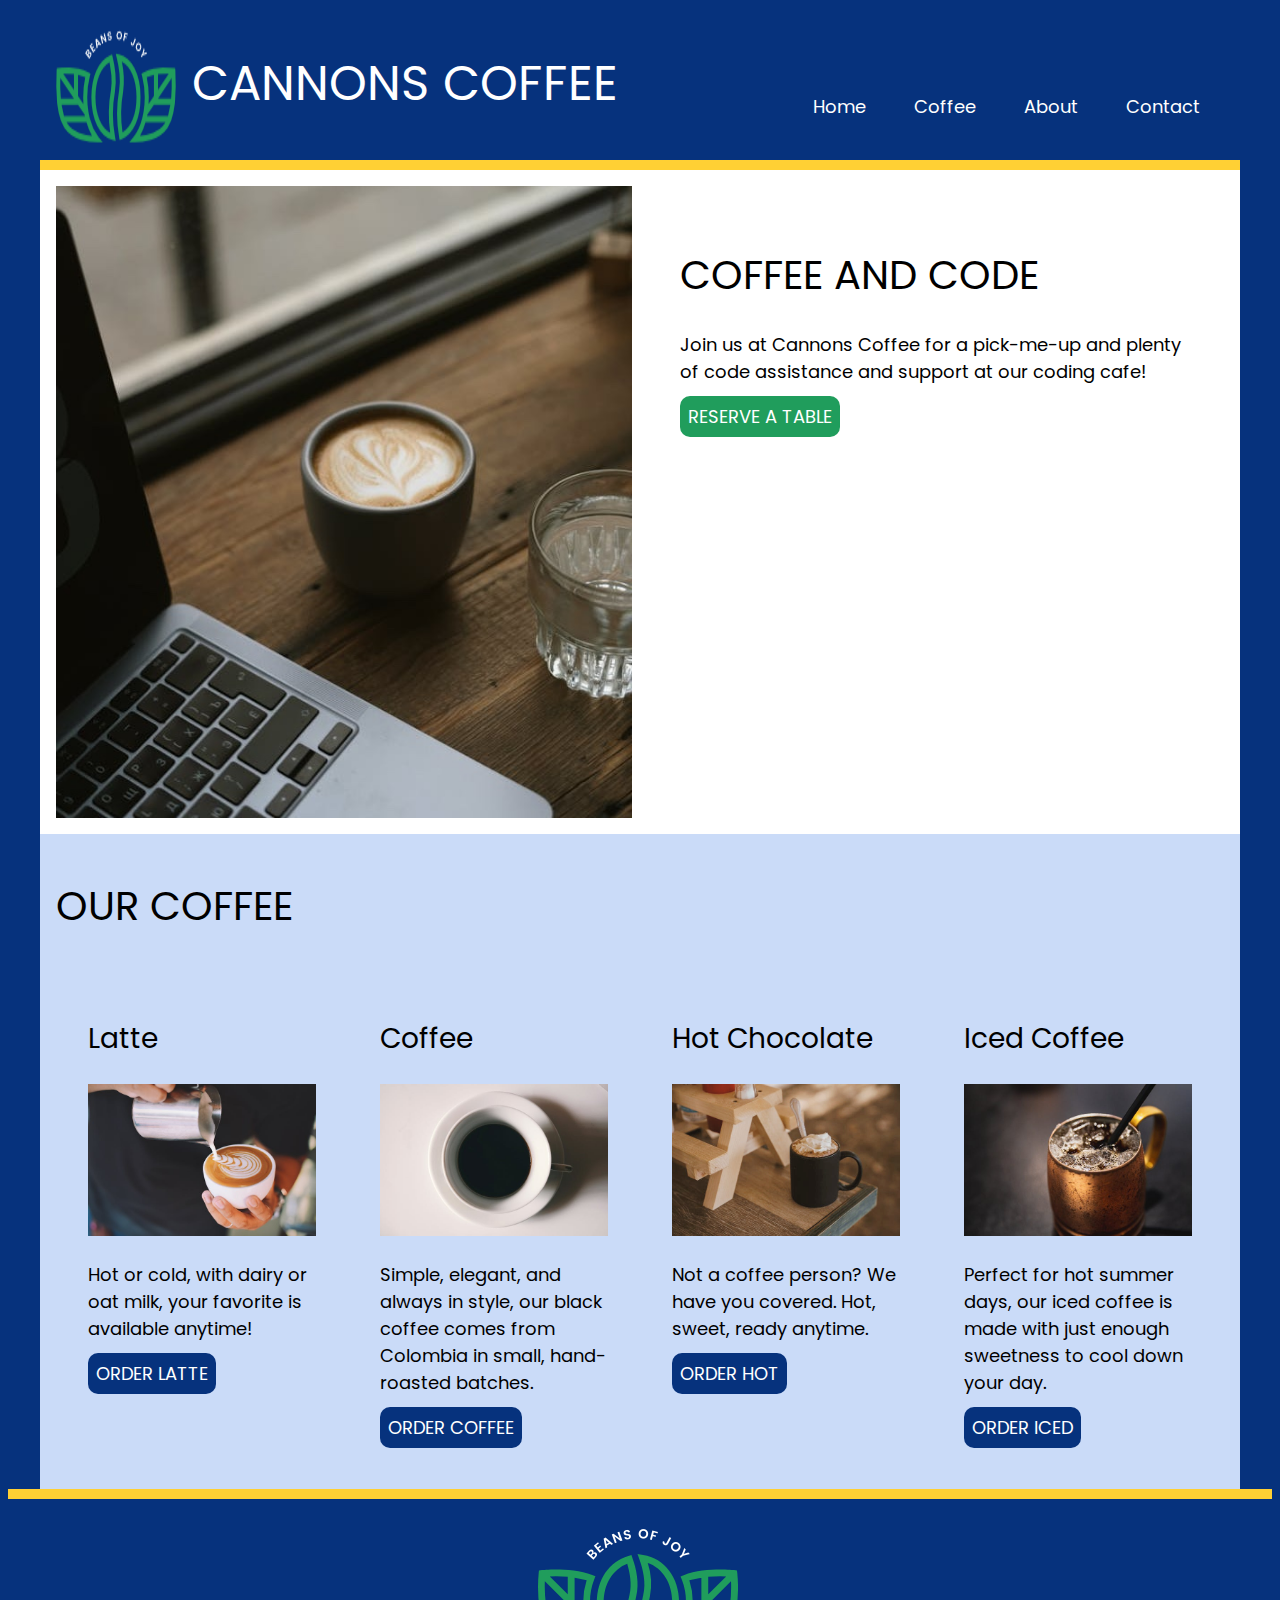
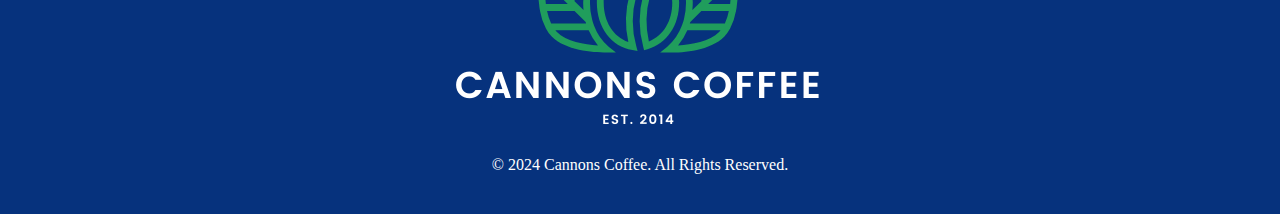
==== index.html @ 79986469 "initial commit" ====
<!DOCTYPE html>
<html lang="en">
<head>
    <meta charset="UTF-8">
    <meta name="viewport" content="width=device-width, initial-scale=1.0">
    <title>Cannons Coffee Home Page</title>
    <link rel="stylesheet" href="css/style.css">
</head>
<body>
    <div class="wrapper">
        <header>
            <div class="logo"><img src="images/logo-nav.webp" alt="Cannons Coffee Logo, Beans of Joy">
            <h1>Cannons Coffee</h1></div>
        <nav>
            <ul>
                <li><a href="index.html" target="_blank">Home</a></li>
                <li><a href="latte.html" target="_blank">Coffee</a></li>
                <li><a href="https://milkandhoneyhb.square.site/" target="_blank">About</a></li>
                <li><a href="mailto:nicolelinh444@gmail.com">Contact</a></li>
            </ul></nav>
        </header>
       <div class="grid1">
            <img src="images/coffee-computer.jpg" alt="Laptop with a cup of coffee and a glass of water">
<div class="card">
    <h2>Coffee and Code</h2>
    <p>Join us at Cannons Coffee for a pick-me-up and plenty of code assistance and support at our coding cafe!</p>
    <a href="" class="green-button" target="_blank">Reserve A Table</a>
</div>
        </div>
        <div class="cards">
            <h2>Our Coffee</h2>
            <div class="grid2">
            <div class="card">
                <h3>Latte</h3>
                <img src="images/latte.jpg" alt="Latte in a cup">
                <p>Hot or cold, with dairy or oat milk, your favorite is available anytime!</p>
                <a href="latte.html" class="blue-button" target="_blank">Order Latte</a>
            </div>
            <div class="card">
                <h3>Coffee</h3>
                <img src="images/coffee.jpg" alt="Coffee in a cup">
                <p>Simple, elegant, and always in style, our black coffee comes from Colombia in small, hand-roasted batches.</p>
                <a href="" class="blue-button" target="_blank">Order Coffee</a>
            </div>
            <div class="card">
                <h3>Hot Chocolate</h3>
                <img src="images/hotchoc.jpg" alt="Hot Chocolate in a cup with whipped cream">
                <p>Not a coffee person? We have you covered. Hot, sweet, ready anytime.</p>
                <a href="" class="blue-button" target="_blank">Order Hot</a>
            </div>
            <div class="card">
                <h3>Iced Coffee</h3>
                <img src="images/iced.jpg" alt="Iced coffee in a mug with a straw ">
                <p>Perfect for hot summer days, our iced coffee is made with just enough sweetness to cool down your day.</p>
                <a href="" class="blue-button" target="_blank">Order Iced</a>
            </div></div>
        </div>
    </div>
    <footer>
        <img src="images/logo-footer.webp" alt="Cannons Coffee, Beans of Joy! Est. 2014">
        <p>&copy; 2024 Cannons Coffee. All Rights Reserved.</p>
    </footer>
</body>
</html>
---- css/style.css ----
@import url('https://fonts.googleapis.com/css2?family=Poppins:ital,wght@0,100;0,200;0,300;0,400;0,500;0,600;0,700;0,800;0,900;1,100;1,200;1,300;1,400;1,500;1,600;1,700;1,800;1,900&display=swap');

:root {
    --black: #000000;
    --catalina: #06327d;
    --bluetiful: #2b70e4;
    --vegan: #209d5c;
    --sunglow: #ffd034;
    --white: #ffffff;
    --blue: #cadbf8;
}
html {
    box-sizing: border-box;
  }
  *,
  *:before,
  *:after {
    box-sizing: inherit;
  }
  .wrapper {
    font-family: Poppins;
    line-height: 1.5;
    font-size: 1.125rem;
    line-height: 1.5;
    max-width: 1200px;
    margin: auto;
  }
body {
    background-color: var(--catalina);
    
}
h1, h2, h3 {
    font-weight: 400;
    line-height: 1.1667;
}
h1 {
    font-size: 3rem;
    text-transform: uppercase;
}
h2 {
    font-size: 2.5rem;
    text-transform: uppercase;
}
h3 {
    font-size: 1.75rem;
}
img {
    max-width: 100%;
}
header {
    color: var(--white); 
    border-bottom: 10px solid var(--sunglow);
    display: flex;
    flex-flow: row wrap;
    justify-content: center;
    padding: 1rem;
}
/* Added another flexbox so that logo will be next to text */
.logo {
    display: flex;
    flex-flow: nowrap;
    justify-content: space-between;
    gap: 1rem;
}
nav ul {
    display: flex;
    flex-flow: nowrap;
    justify-content: center;
    list-style-type: none;
    margin: 0;
    padding: 0;
}
nav a {
    color: var(--white);
    display: block;
    margin: 1rem;
    padding: 0.5rem;
    text-decoration: none; 
}
.grid1 {
    background-color: var(--white);
    display: grid;
    gap: 1rem;
    grid-template-columns: 1fr 1fr;
    padding: 1rem;
}
.card {
    margin: 1rem;
    padding: 1rem;
}
.green-button {
    background-color: var(--vegan);
    border-radius: 10px;
    color: var(--white);
    padding: 0.5rem 0.5rem;
    margin: 0 auto;
    text-transform: uppercase;
    text-decoration: none;
}
.cards {
    background-color: var(--blue);
    margin: 0; 
    padding: 1rem;
}
/* h1 "Our Coffee" needs to have blue background but not be a grid item */
.grid2 {
    display: grid;
    grid-template-columns: 1fr;
}
.blue-button {
    background-color: var(--catalina);
    border-radius: 10px;
    color: var(--white);
    padding: 0.5rem 0.5rem;
    margin: 0 auto;
    text-transform: uppercase;
    text-decoration: none;
}
footer {
    color: var(--white); 
    border-top: 10px solid var(--sunglow);
    padding: 1rem;
    text-align: center;
}
@media (min-width: 650px) {
    .grid2 {
        grid-template-columns: 1fr 1fr;
    }
}
@media (min-width: 1000px) {

   header {
        align-items: flex-end;
    justify-content: space-between; }

    .grid2 {
        grid-template-columns: repeat(4, 1fr);
    }
}
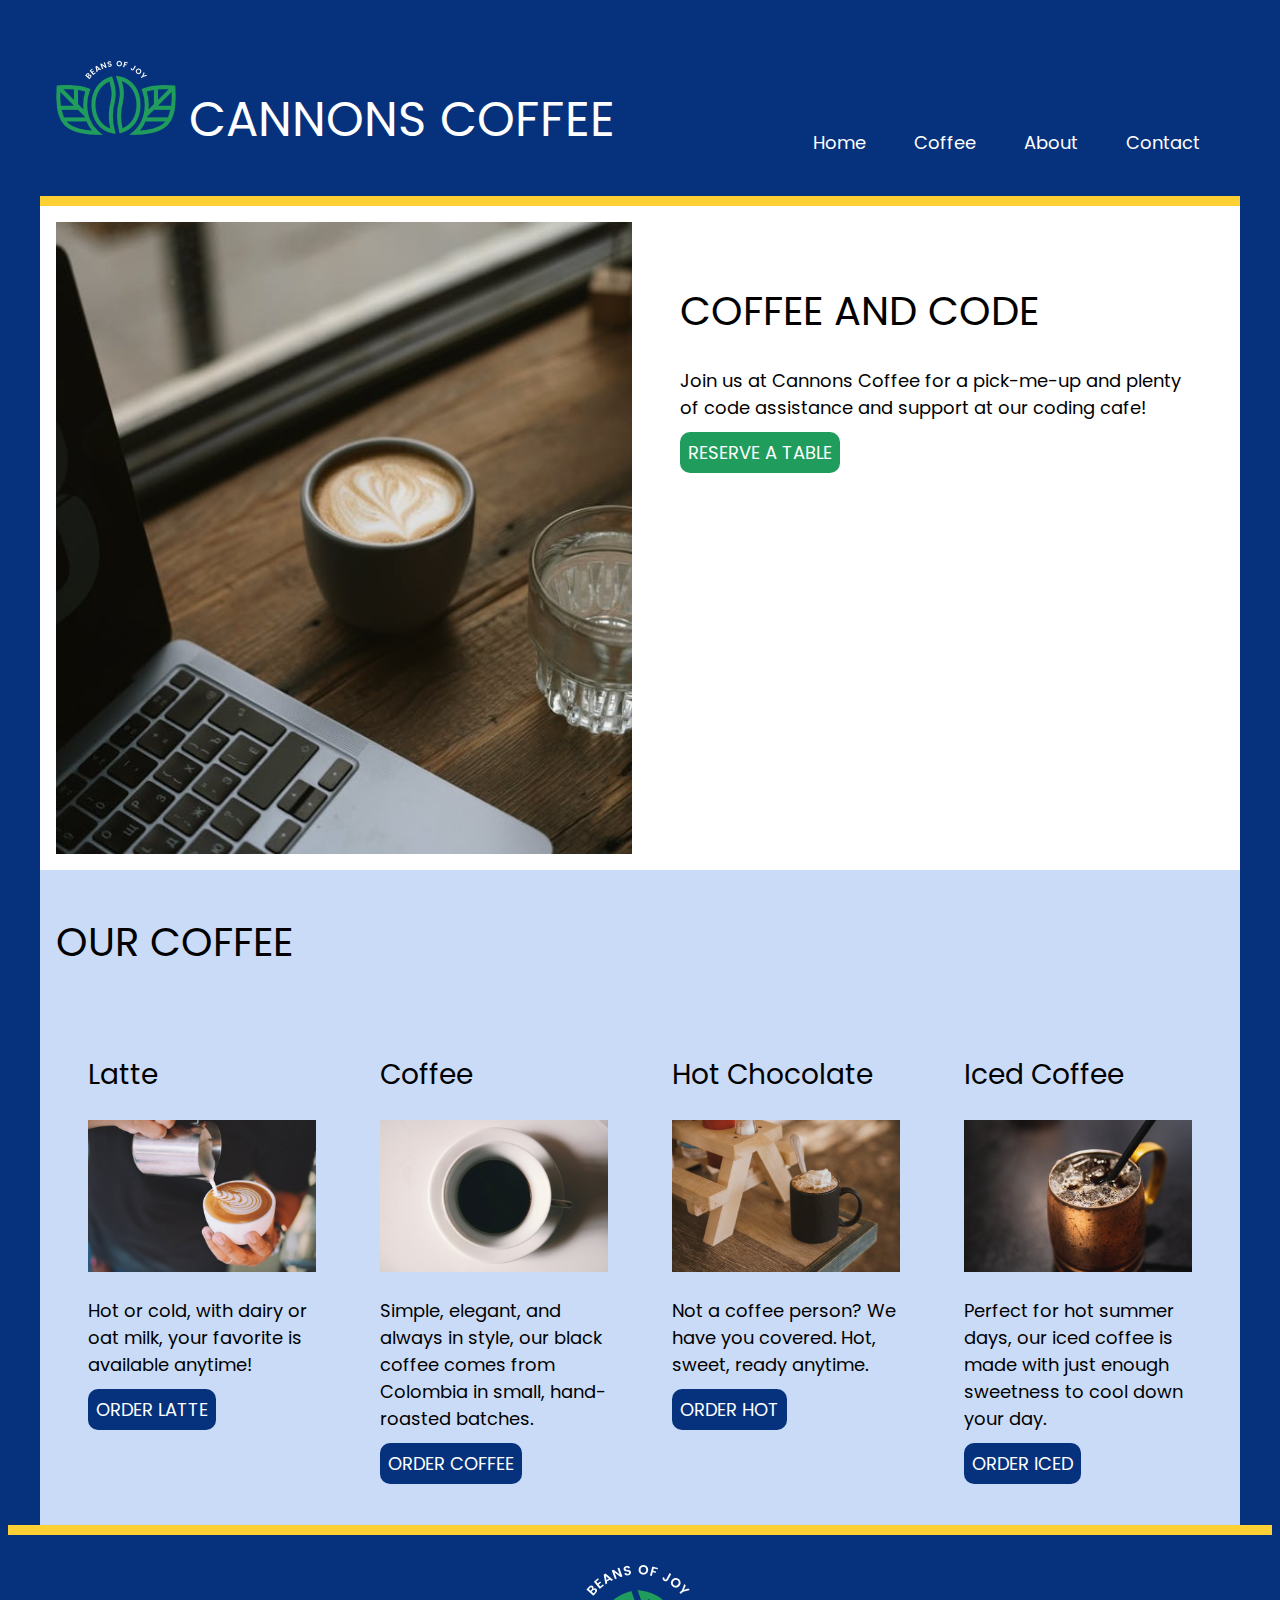
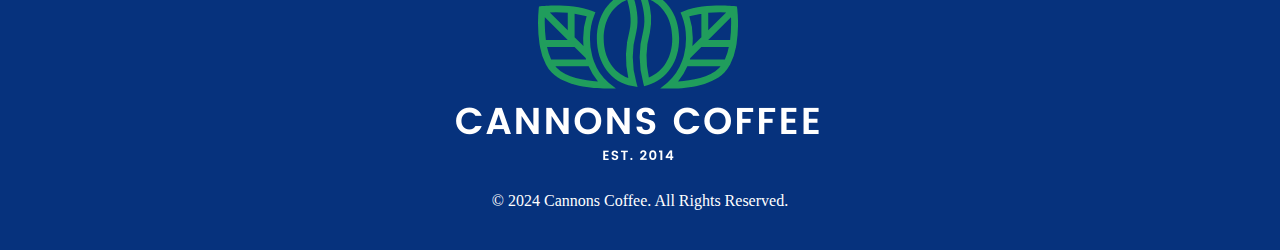
==== commit 355b4def: "fixed squished logo" ====
--- a/index.html
+++ b/index.html
@@ -9,8 +9,8 @@
 <body>
     <div class="wrapper">
         <header>
-            <div class="logo"><img src="images/logo-nav.webp" alt="Cannons Coffee Logo, Beans of Joy">
-            <h1>Cannons Coffee</h1></div>
+            <h1><img src="images/logo-nav.webp" alt="Cannons Coffee Logo, Beans of Joy">
+                Cannons Coffee</h1>
         <nav>
             <ul>
                 <li><a href="index.html" target="_blank">Home</a></li>
--- a/css/style.css
+++ b/css/style.css
@@ -54,13 +54,6 @@
     flex-flow: row wrap;
     justify-content: center;
     padding: 1rem;
-}
-/* Added another flexbox so that logo will be next to text */
-.logo {
-    display: flex;
-    flex-flow: nowrap;
-    justify-content: space-between;
-    gap: 1rem;
 }
 nav ul {
     display: flex;
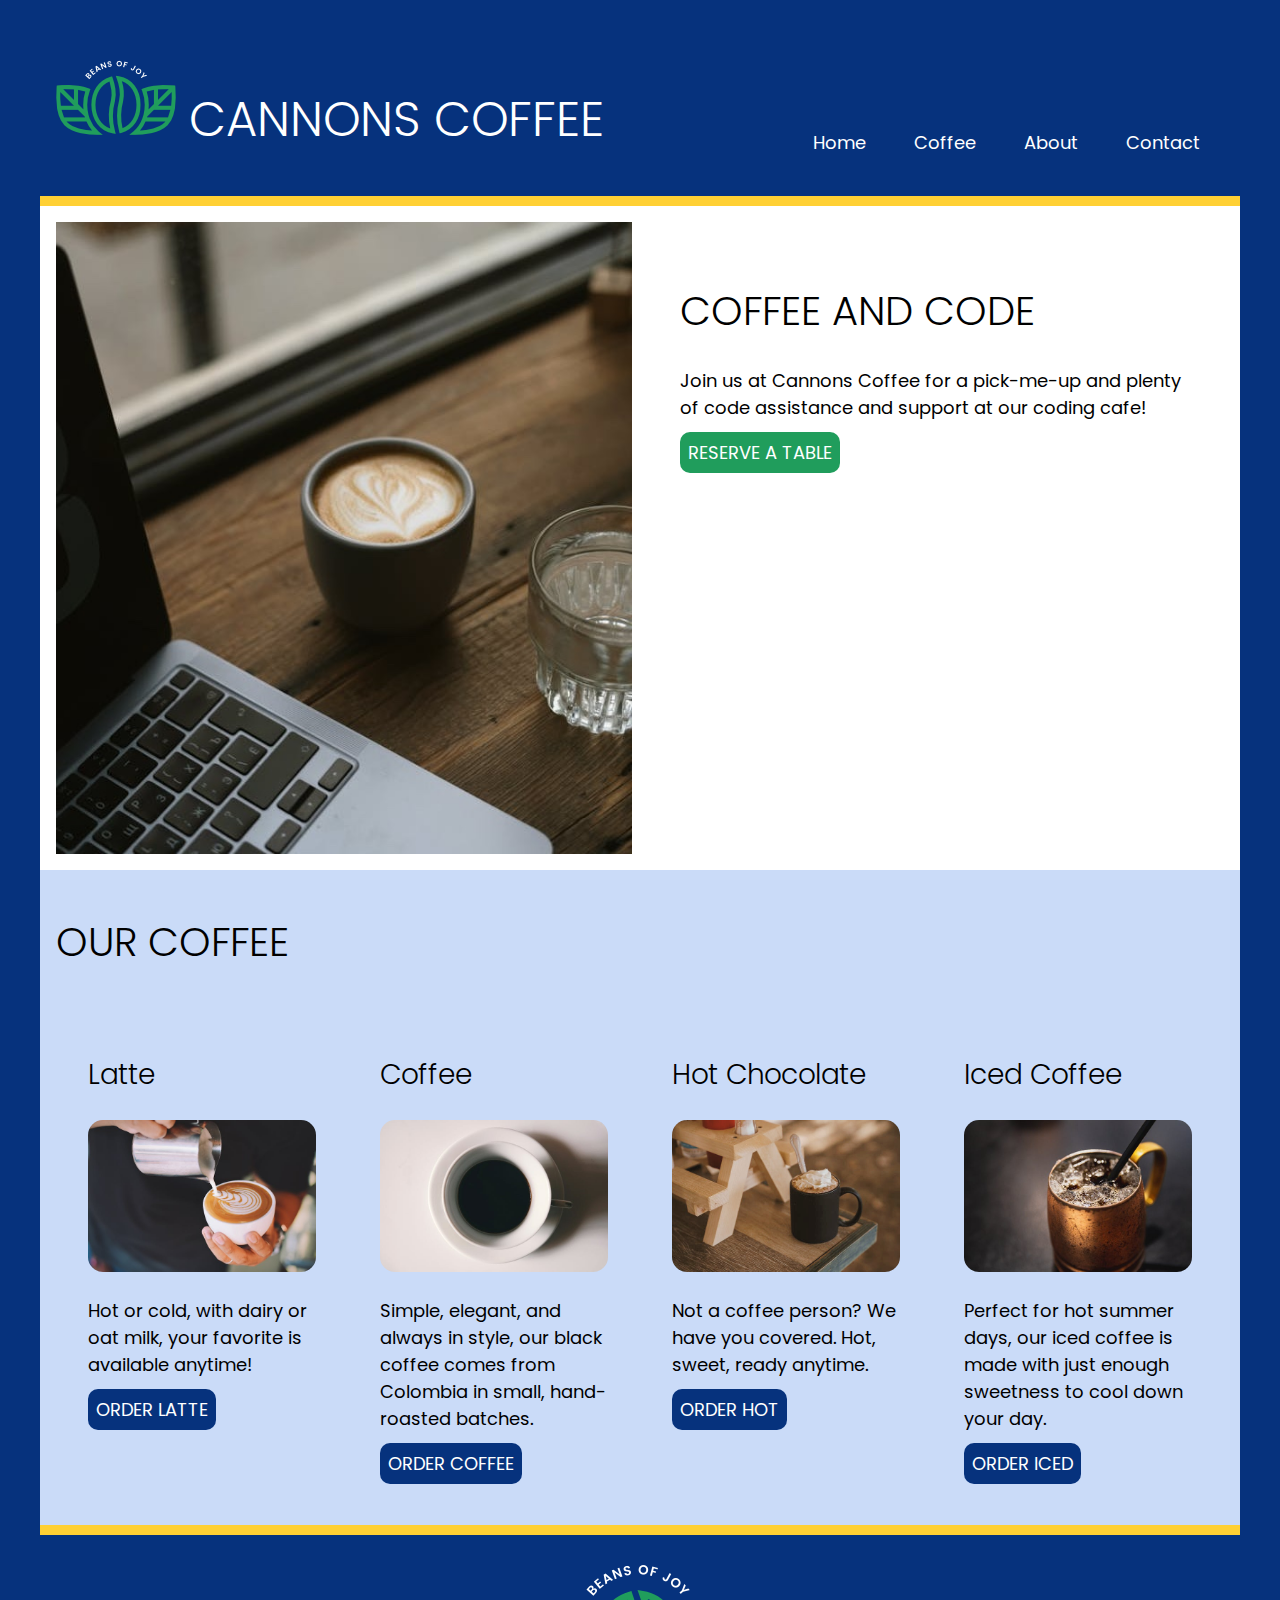
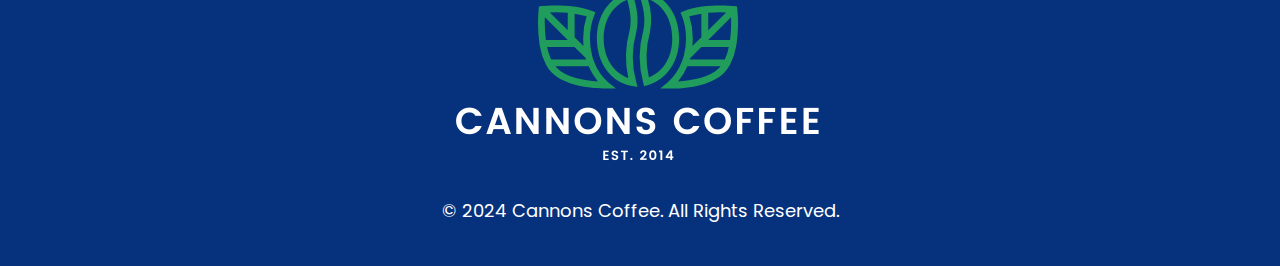
==== commit 9b4fcb87: "footer text etc" ====
--- a/index.html
+++ b/index.html
@@ -40,25 +40,24 @@
                 <h3>Coffee</h3>
                 <img src="images/coffee.jpg" alt="Coffee in a cup">
                 <p>Simple, elegant, and always in style, our black coffee comes from Colombia in small, hand-roasted batches.</p>
-                <a href="" class="blue-button" target="_blank">Order Coffee</a>
+                <a href="coffee.html" class="blue-button" target="_blank">Order Coffee</a>
             </div>
             <div class="card">
                 <h3>Hot Chocolate</h3>
                 <img src="images/hotchoc.jpg" alt="Hot Chocolate in a cup with whipped cream">
                 <p>Not a coffee person? We have you covered. Hot, sweet, ready anytime.</p>
-                <a href="" class="blue-button" target="_blank">Order Hot</a>
+                <a href="hot-chocolate.html" class="blue-button" target="_blank">Order Hot</a>
             </div>
             <div class="card">
                 <h3>Iced Coffee</h3>
                 <img src="images/iced.jpg" alt="Iced coffee in a mug with a straw ">
                 <p>Perfect for hot summer days, our iced coffee is made with just enough sweetness to cool down your day.</p>
-                <a href="" class="blue-button" target="_blank">Order Iced</a>
+                <a href="iced-coffee.html" class="blue-button" target="_blank">Order Iced</a>
             </div></div>
         </div>
-    </div>
     <footer>
         <img src="images/logo-footer.webp" alt="Cannons Coffee, Beans of Joy! Est. 2014">
         <p>&copy; 2024 Cannons Coffee. All Rights Reserved.</p>
-    </footer>
+    </footer></div></body>
 </body>
 </html>--- a/css/style.css
+++ b/css/style.css
@@ -27,15 +27,14 @@
   }
 body {
     background-color: var(--catalina);
-    
 }
 h1, h2, h3 {
-    font-weight: 400;
+    font-weight: 300;
     line-height: 1.1667;
 }
 h1 {
     font-size: 3rem;
-    text-transform: uppercase;
+    text-transform: uppercase;  
 }
 h2 {
     font-size: 2.5rem;
@@ -47,6 +46,9 @@
 img {
     max-width: 100%;
 }
+.cards img {
+    border-radius: 15px;
+}
 header {
     color: var(--white); 
     border-bottom: 10px solid var(--sunglow);
@@ -57,7 +59,7 @@
 }
 nav ul {
     display: flex;
-    flex-flow: nowrap;
+    flex-flow: row wrap;
     justify-content: center;
     list-style-type: none;
     margin: 0;
